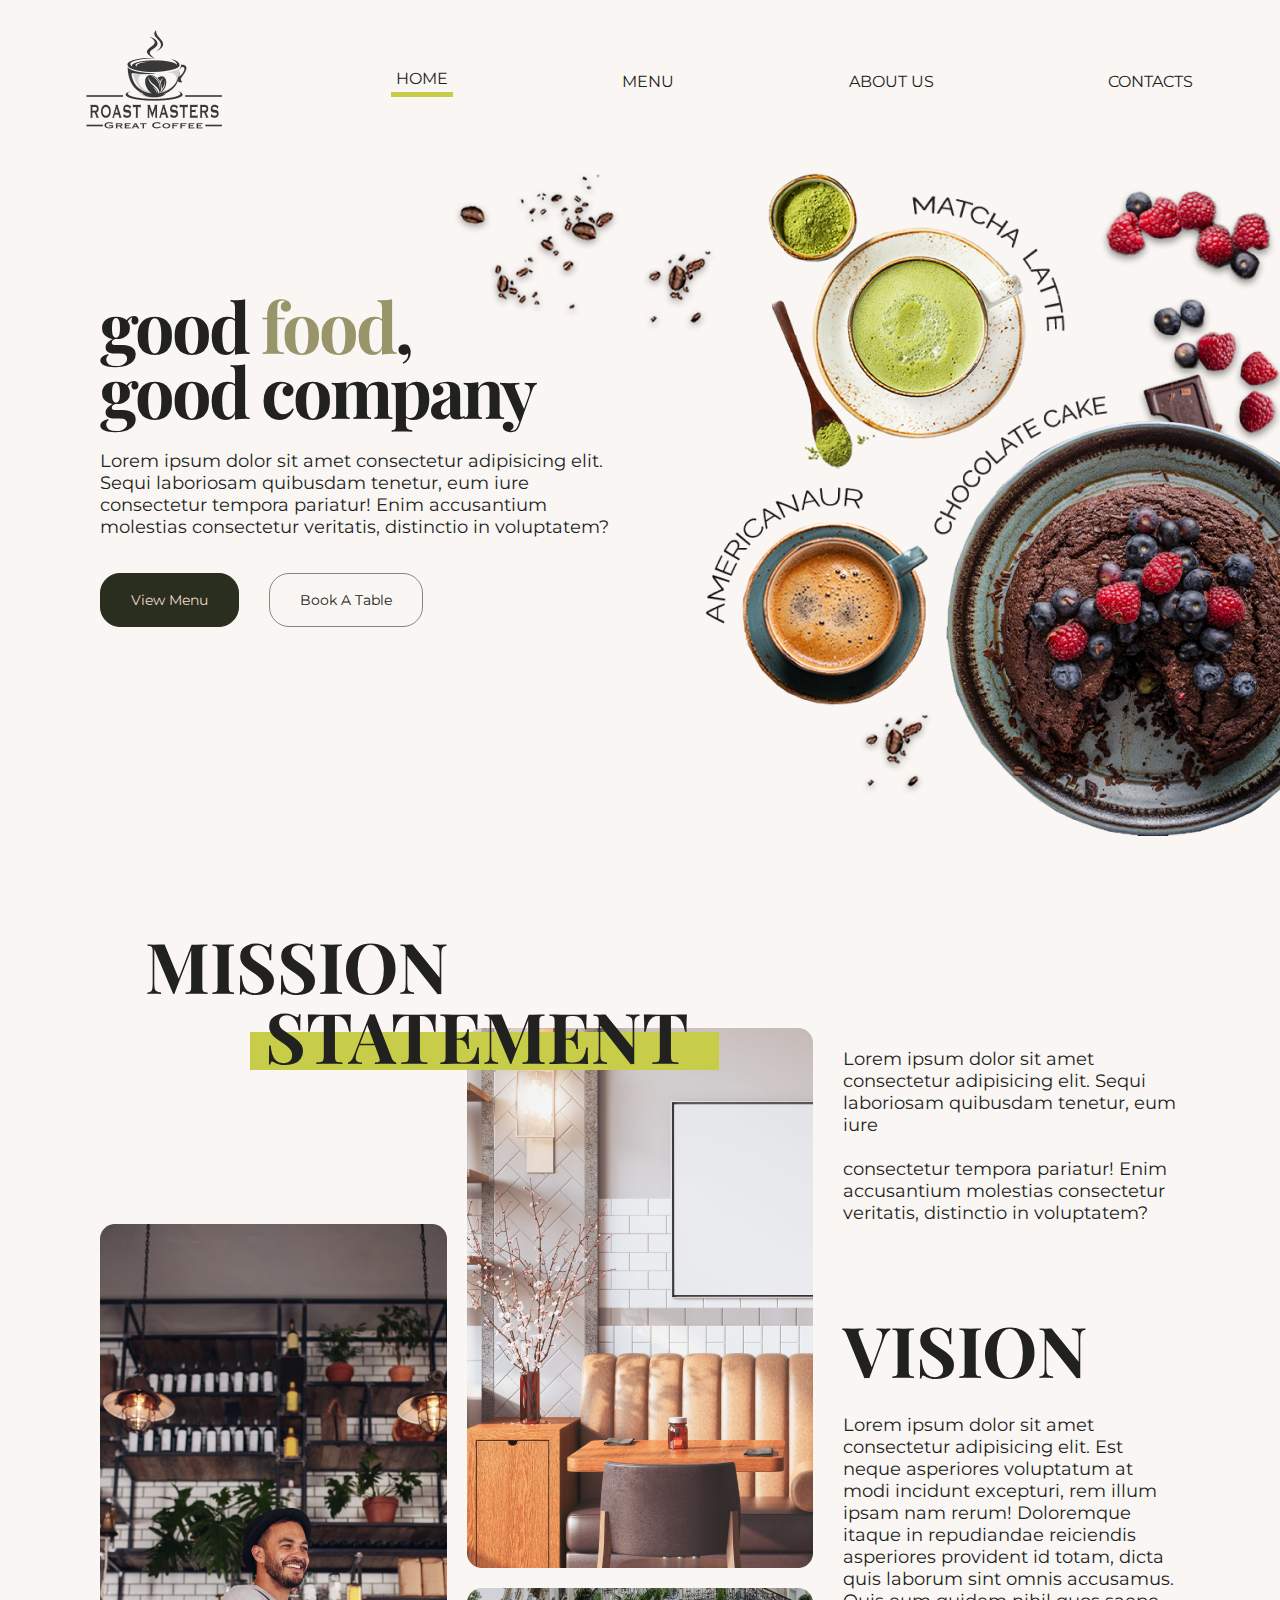
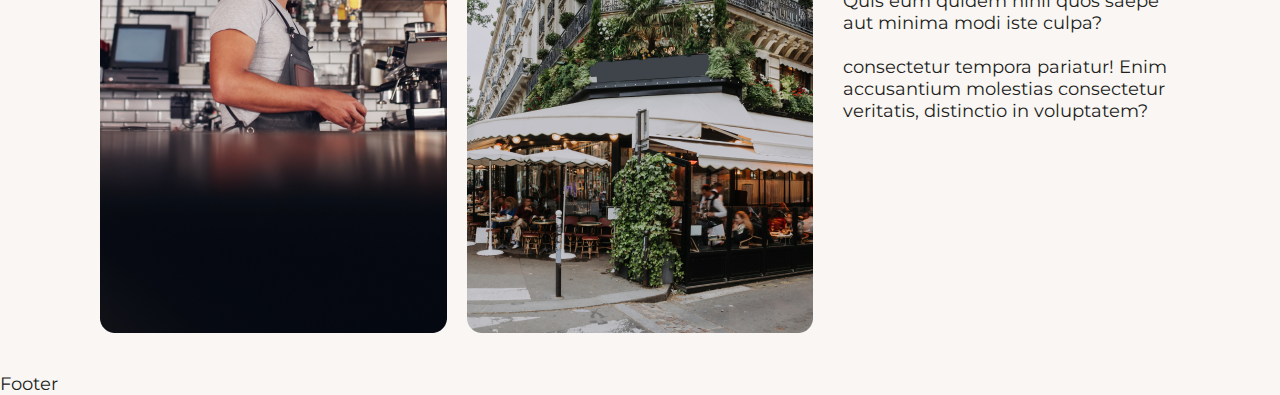
==== index.html @ 0f712261 "feature - nav bar" ====
<!DOCTYPE html>
<html lang="en">
<head>
    <meta charset="UTF-8">
    <meta http-equiv="X-UA-Compatible" content="IE=edge">
    <meta name="viewport" content="width=device-width, initial-scale=1.0">
    <!-- Google Fonts -->
    <link rel="preconnect" href="https://fonts.googleapis.com">
    <link rel="preconnect" href="https://fonts.gstatic.com" crossorigin>
    <link href="https://fonts.googleapis.com/css2?family=Montserrat:wght@200;400;600;700&family=Playfair+Display:wght@400;700&display=swap" rel="stylesheet">
    <!-- Styles -->
    <link rel="stylesheet" href="style.css">
    <link rel="shortcut icon" href="./assets/images/logo-white.png">
    <title>Roast Masters</title>
</head>
<body>
    <!-- Hedieh Start -->
    <div class="navBar">
            <img src="./assets/images/logo.png">
            <a class="homeLink" href="#">Home</a>
            <a class="menuLink" href="./pages/MenuPage/index.html">Menu</a>
            <a class="aboutusLink" href="">About Us</a>
            <a class="contactLink" href="./pages/ContactsPage/index.html">Contacts</a>
    </div>
    <!-- Hedieh End -->

    <!-- Lance Start -->
    <div class="landingSection">
        <div class="contentContainer">
            <h1>
                good <span>food</span>, <br>
                good company 
            </h1>
            <p>Lorem ipsum dolor sit amet consectetur adipisicing elit. Sequi laboriosam quibusdam tenetur, eum iure consectetur tempora pariatur! Enim accusantium molestias consectetur veritatis, distinctio in voluptatem?</p>
            <div class="buttonContainer">
                <button> View Menu </button>
                <button>  Book A Table </button>
            </div>
        </div>
        <img src="./assets/images/home-page/landingPage.png" alt="landing page featured products">
    </div>
    <div class="missionVision">
        <div class="leftContent">
            <h1>MISSION <br>
                <span class="statement">
                    STATEMENT 
                </span>
            </h1>
            <div class="statementBg"></div>
            <img src="./assets/images/home-page/00.png" alt="barista">
        </div>
        <div class="restaurantImgs">
            <img src="./assets/images/home-page/01.png" alt="interior view">
            <img src="./assets/images/home-page/02.png" alt="exterior view">
        </div>
        <div class="rightContent">
            <p> 
                Lorem ipsum dolor sit amet consectetur adipisicing elit. Sequi laboriosam quibusdam tenetur, eum iure <br><br>
                consectetur tempora pariatur! Enim accusantium molestias consectetur veritatis, distinctio in voluptatem?
            </p>
            <div class="visionContent">
                <h1>VISION</h1>
                <p>
                    Lorem ipsum dolor sit amet consectetur adipisicing elit. Est neque asperiores voluptatum at modi incidunt excepturi, rem illum ipsam nam rerum! Doloremque itaque in repudiandae reiciendis asperiores provident id totam, dicta quis laborum sint omnis accusamus. Quis eum quidem nihil quos saepe aut minima modi iste culpa? <br><br>
                    consectetur tempora pariatur! Enim accusantium molestias consectetur veritatis, distinctio in voluptatem?
                </p>
            </div>
        </div>
    </div>
    <!-- Lance End -->

    <!--  -->

    <!-- Alexander Start -->
    <div>
        Footer
    </div>
    <!-- Alexander End -->
</body>
</html>
---- style.css ----
@font-face {
    font-family: 'BonVivant Bold';
    src: url(./assets/fonts/BonVivantSerif-Bold.otf);
}
@font-face {
    font-family: 'BonVivant';
    src: url(./assets/fonts/BonVivantSerif.otf);
}

/* 
    font-family: 'BonVivant', sans-serif';
    font-family: 'Montserrat', sans-serif;
    font-family: 'Playfair Display', serif;
*/

body {
    font-family: 'Montserrat', sans-serif;
    font-weight: 400;
    font-size: 18px;
    background-color: #F9F6F3;
    color: #212220;
    margin: 0;
}

/* Lance's Styles */
/* landing page */
.landingSection {
    padding: 20px 0 45px 100px;
    display: flex;
    height: 90vh;
}

.contentContainer {
    padding-top: 120px;
    width: 45%;
}

.contentContainer h1 {
    font-family: 'Playfair Display', sans-serif;
    font-weight: 700;
    font-size: 70px;
    line-height: 65px;
    letter-spacing: -3px;
    margin: 0;
    margin-bottom: 27px;
}

.contentContainer h1 span {
    color: #98956A;
}

.contentContainer p {
    margin: 0;
}

.landingSection img {
    position: absolute;
    right: 0;
}

.buttonContainer {
    display: flex;
    margin-top: 35px;
}

.buttonContainer button {
    font-family: 'Montserrat', sans-serif;
    font-weight: 400;
    font-size: 14px;
    background: #292E1E;
    border: 1px solid #292E1E;
    border-radius: 20px;
    padding: 17px 30px;
    color: #E9D9C7;
    cursor: pointer;
    transition: background-color .5s;
}

.buttonContainer button:last-child {
    background: transparent;
    border: 1px solid #85877C;
    border-radius: 20px;
    color: #212220;
    margin-left: 30px;
}

.buttonContainer button:hover {
    background-color: #C8CD49;
    border-color: #C8CD49;
}

/* mission vision section */
.missionVision {
    padding: 0 100px 40px;
    display: flex;
}

.missionVision h1 {
    font-family: 'Playfair Display';
    font-weight: 700;
    font-size: 70px;
    line-height: 70px;
    text-transform: uppercase;
    color: #212220;
}

.leftContent {
    display: flex;
    flex-direction: column;
    justify-content: flex-end;
}

.leftContent h1 {
    margin: 0 0 30px;
    position: absolute;
    bottom: -200px;
    margin-left: 45px;
    z-index: 1;
}

.leftContent h1 span {
    margin-left: 120px;
}

.statementBg {
    position: absolute;
    width: 469px;
    height: 38px;
    margin-left: 150px;
    bottom: -170px;
    background: #C8CD49;
}

.restaurantImgs {
    display: flex;
    flex-direction: column;
    margin: 0 30px 0 20px;
}

.restaurantImgs img:first-child {
    margin-bottom: 20px;
}

.rightContent {
    padding-top: 20px;
}

.rightContent p {
    margin: 0;
}

.visionContent h1 {
    margin: 90px 0 30px;
}
/* Lance's Styles End */

/* Hedieh Style Start */
 .navBar {
        display: flex;
        width: 100%;
        align-items: center;
        padding: 30px 0 20px;
        font-family: 'Montserrat';
        font-style: normal;
        font-weight: 400;
        font-size: 16px;
        line-height: 20px;
        text-transform: uppercase;
        justify-content: space-around;

}

.navBar a {
    text-decoration: none;
    color: #212220;
    padding: 3px 5px;
}

.homeLink {
    border-bottom: 5px solid #C8CD49;
}
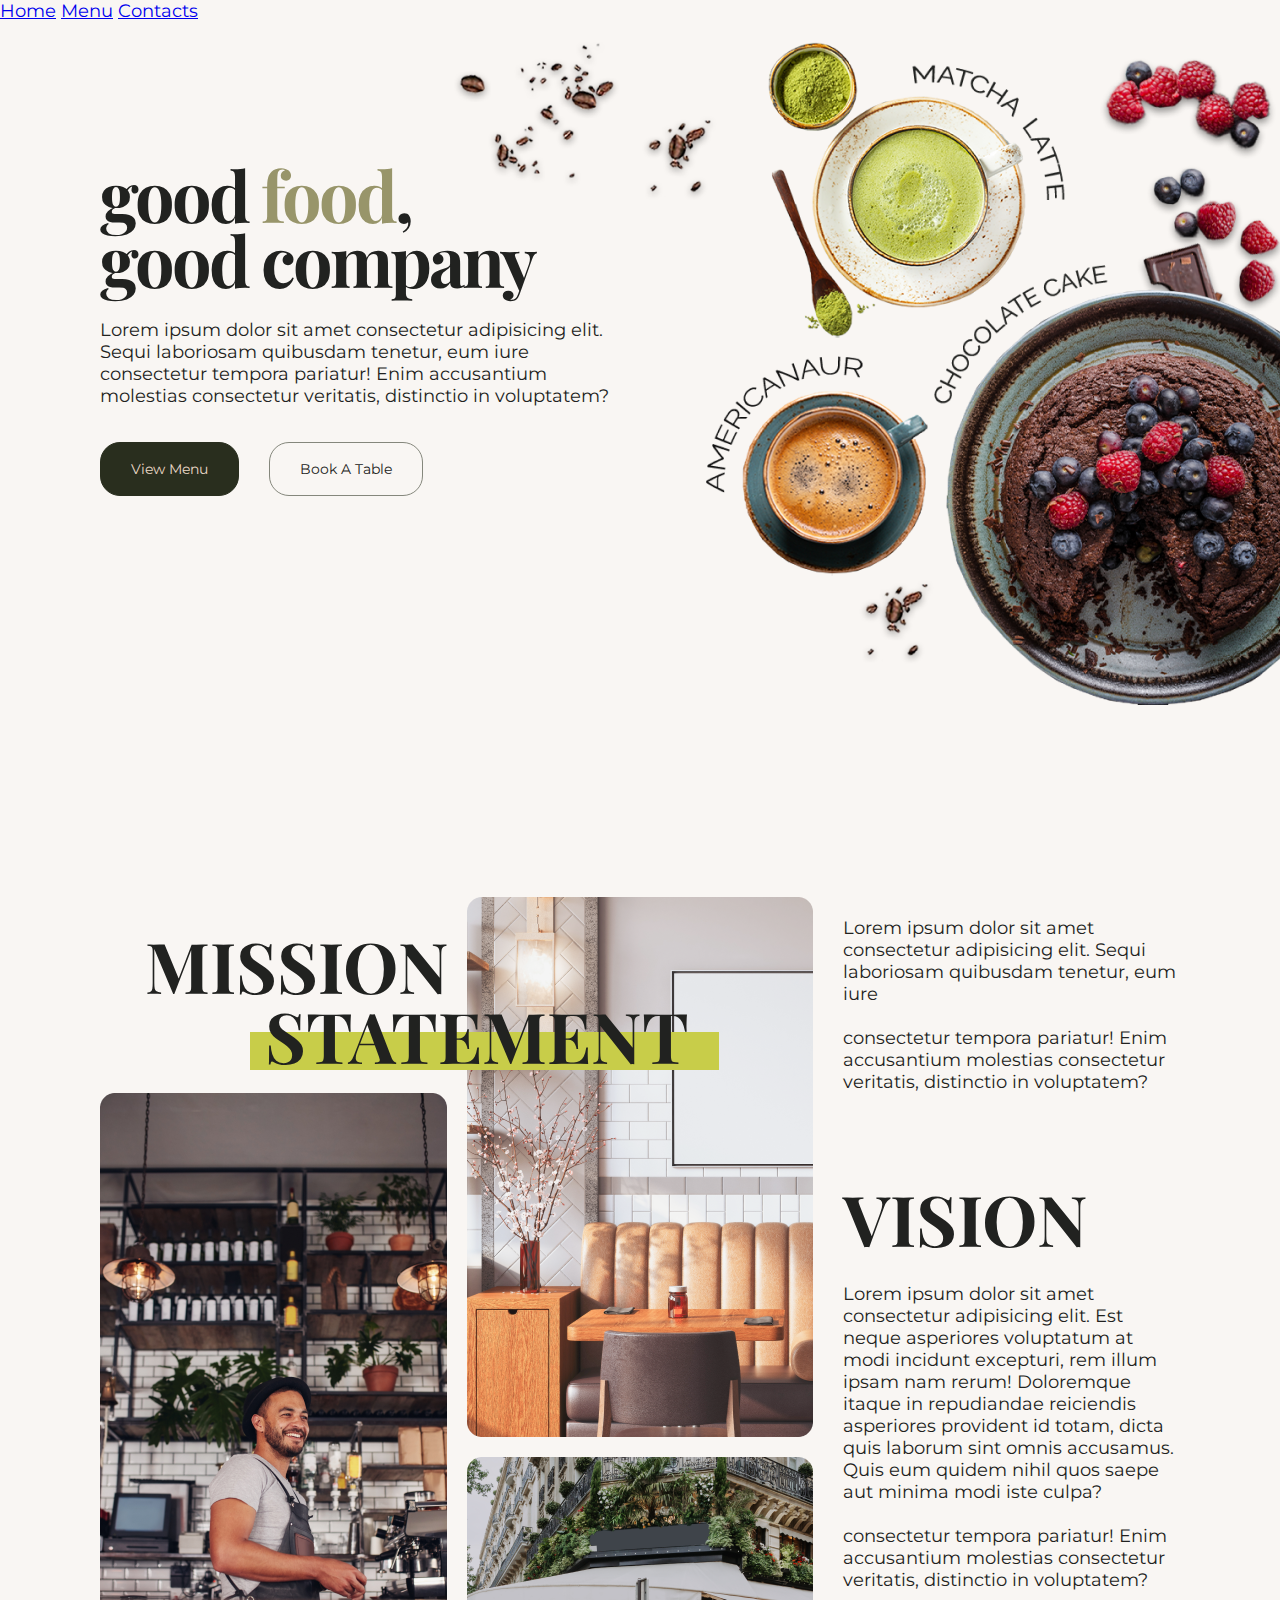
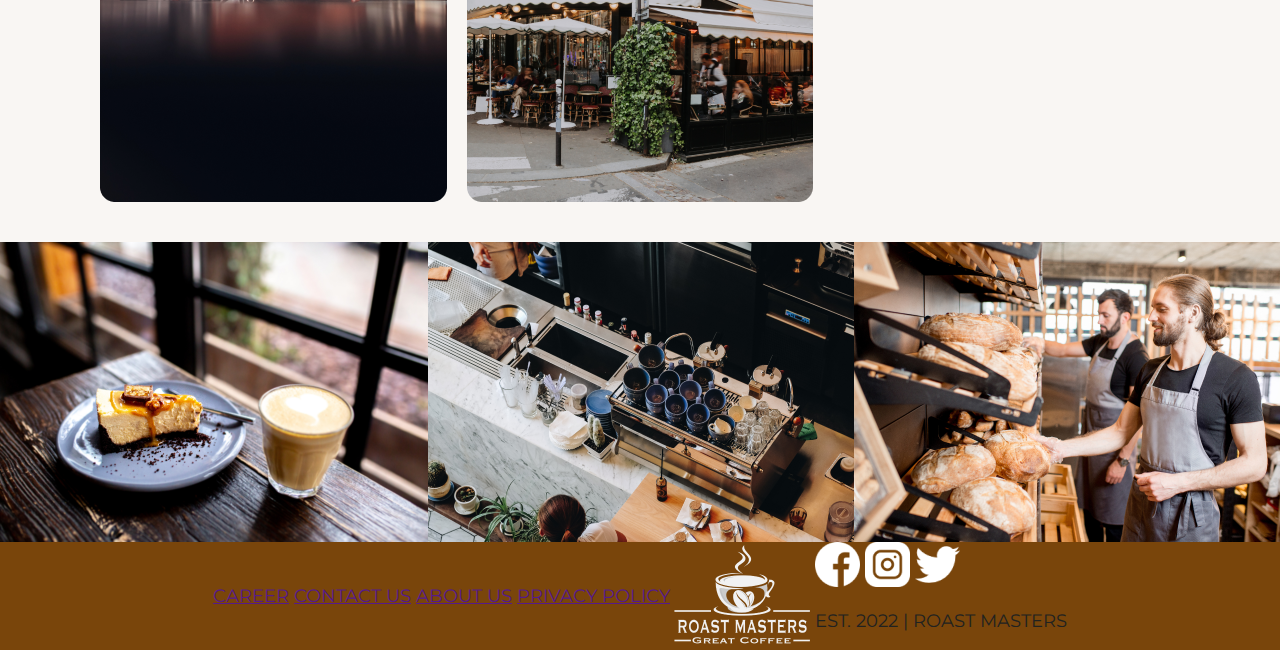
==== commit 60e01fa0: "initial commit footer" ====
--- a/index.html
+++ b/index.html
@@ -15,12 +15,10 @@
 </head>
 <body>
     <!-- Hedieh Start -->
-    <div class="navBar">
-            <img src="./assets/images/logo.png">
-            <a class="homeLink" href="#">Home</a>
-            <a class="menuLink" href="./pages/MenuPage/index.html">Menu</a>
-            <a class="aboutusLink" href="">About Us</a>
-            <a class="contactLink" href="./pages/ContactsPage/index.html">Contacts</a>
+    <div>
+        <a href="#">Home</a>
+        <a href="./pages/MenuPage/index.html">Menu</a>
+        <a href="./pages/ContactsPage/index.html">Contacts</a>
     </div>
     <!-- Hedieh End -->
 
@@ -73,7 +71,29 @@
 
     <!-- Alexander Start -->
     <div>
-        Footer
+        <div class="imageHolder">
+            <img src="./assets/images/home-page/footerimage1.png" alt="">
+            <img src="./assets/images/home-page/footerimage2.png" alt="">
+            <img src="./assets/images/home-page/footerimage3.png" alt="">
+        </div>
+
+        <div class="footerContent">
+            <div>
+                <a href="">CAREER</a>
+                <a href="">CONTACT US</a>
+                <a href="">ABOUT US</a>
+                <a href="">PRIVACY POLICY</a>
+            </div>
+            <img src="./assets/images/logo-white.png" alt="">
+            <div>
+                <div>
+                    <img src="./assets/images/home-page/facebookIcon.png" alt="">
+                    <img src="./assets/images/home-page/instagramIcon.png" alt="">
+                    <img src="./assets/images/home-page/twitterIcon.png" alt="">
+                </div>
+                <p>EST. 2022 | ROAST MASTERS</p>
+            </div>
+        </div>
     </div>
     <!-- Alexander End -->
 </body>
--- a/style.css
+++ b/style.css
@@ -154,32 +154,14 @@
 }
 /* Lance's Styles End */
 
-/* Hedieh Style Start */
- .navBar {
-        display: flex;
-        width: 100%;
-        align-items: center;
-        padding: 30px 0 20px;
-        font-family: 'Montserrat';
-        font-style: normal;
-        font-weight: 400;
-        font-size: 16px;
-        line-height: 20px;
-        text-transform: uppercase;
-        justify-content: space-around;
-
+/* Alex's style */
+.imageHolder {
+    display: flex;
 }
 
-.navBar a {
-    text-decoration: none;
-    color: #212220;
-    padding: 3px 5px;
+.footerContent {
+    background-color: #79450B;
+    display: flex;
+    justify-content: center;
+    align-items: center;
 }
-
-.homeLink {
-    border-bottom: 5px solid #C8CD49;
-}
- 
-
-
-    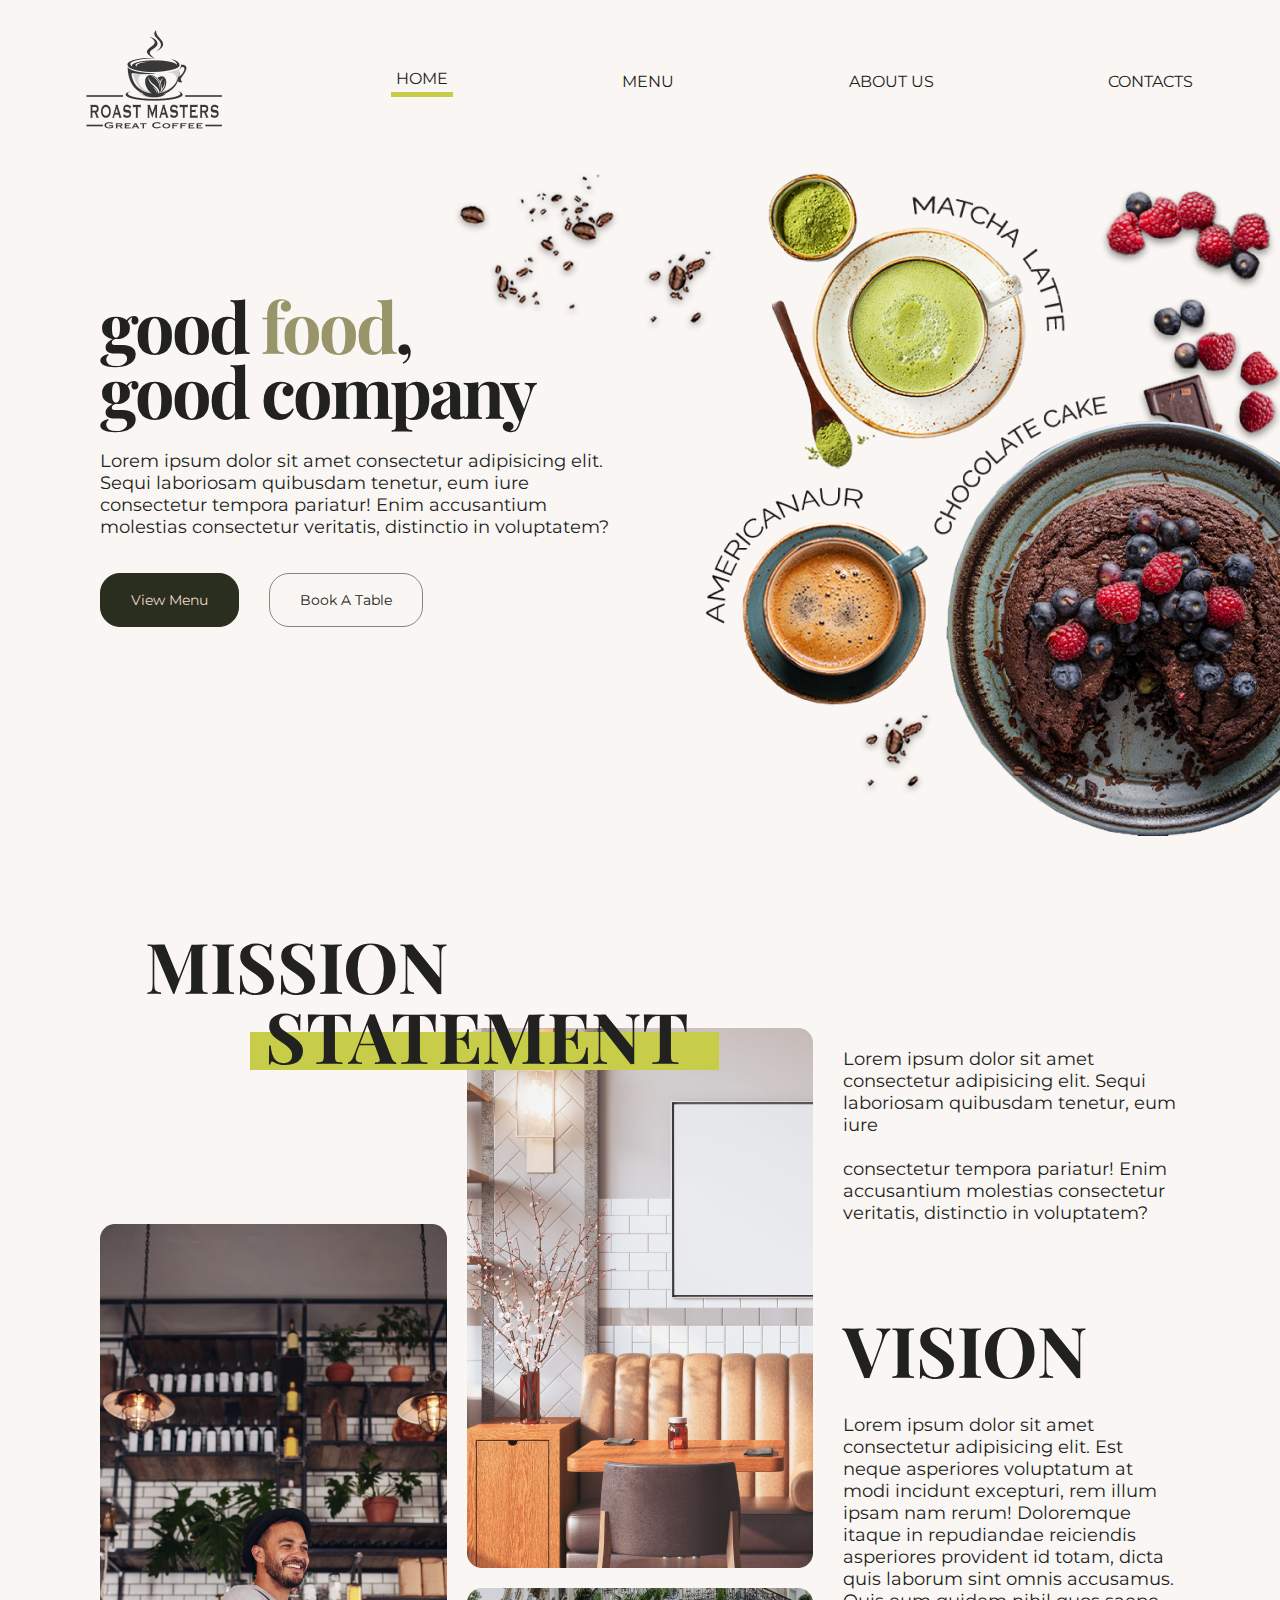
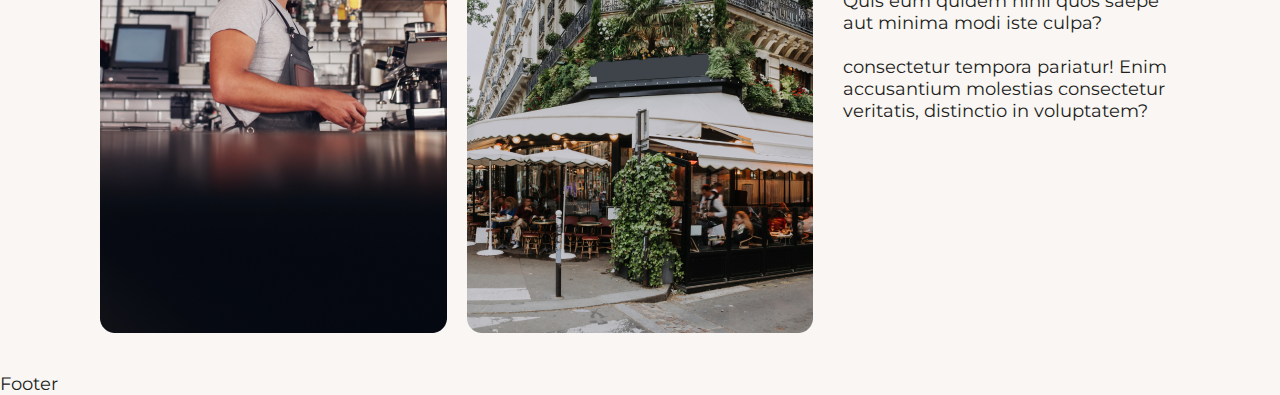
==== commit 66bbb764: "Merge pull request #3 from lance-malaga/example" ====
--- a/index.html
+++ b/index.html
@@ -15,10 +15,12 @@
 </head>
 <body>
     <!-- Hedieh Start -->
-    <div>
-        <a href="#">Home</a>
-        <a href="./pages/MenuPage/index.html">Menu</a>
-        <a href="./pages/ContactsPage/index.html">Contacts</a>
+    <div class="navBar">
+            <img src="./assets/images/logo.png">
+            <a class="homeLink" href="#">Home</a>
+            <a class="menuLink" href="./pages/MenuPage/index.html">Menu</a>
+            <a class="aboutusLink" href="">About Us</a>
+            <a class="contactLink" href="./pages/ContactsPage/index.html">Contacts</a>
     </div>
     <!-- Hedieh End -->
 
@@ -71,29 +73,7 @@
 
     <!-- Alexander Start -->
     <div>
-        <div class="imageHolder">
-            <img src="./assets/images/home-page/footerimage1.png" alt="">
-            <img src="./assets/images/home-page/footerimage2.png" alt="">
-            <img src="./assets/images/home-page/footerimage3.png" alt="">
-        </div>
-
-        <div class="footerContent">
-            <div>
-                <a href="">CAREER</a>
-                <a href="">CONTACT US</a>
-                <a href="">ABOUT US</a>
-                <a href="">PRIVACY POLICY</a>
-            </div>
-            <img src="./assets/images/logo-white.png" alt="">
-            <div>
-                <div>
-                    <img src="./assets/images/home-page/facebookIcon.png" alt="">
-                    <img src="./assets/images/home-page/instagramIcon.png" alt="">
-                    <img src="./assets/images/home-page/twitterIcon.png" alt="">
-                </div>
-                <p>EST. 2022 | ROAST MASTERS</p>
-            </div>
-        </div>
+        Footer
     </div>
     <!-- Alexander End -->
 </body>
--- a/style.css
+++ b/style.css
@@ -154,14 +154,32 @@
 }
 /* Lance's Styles End */
 
-/* Alex's style */
-.imageHolder {
-    display: flex;
+/* Hedieh Style Start */
+ .navBar {
+        display: flex;
+        width: 100%;
+        align-items: center;
+        padding: 30px 0 20px;
+        font-family: 'Montserrat';
+        font-style: normal;
+        font-weight: 400;
+        font-size: 16px;
+        line-height: 20px;
+        text-transform: uppercase;
+        justify-content: space-around;
+
 }
 
-.footerContent {
-    background-color: #79450B;
-    display: flex;
-    justify-content: center;
-    align-items: center;
+.navBar a {
+    text-decoration: none;
+    color: #212220;
+    padding: 3px 5px;
 }
+
+.homeLink {
+    border-bottom: 5px solid #C8CD49;
+}
+ 
+
+
+    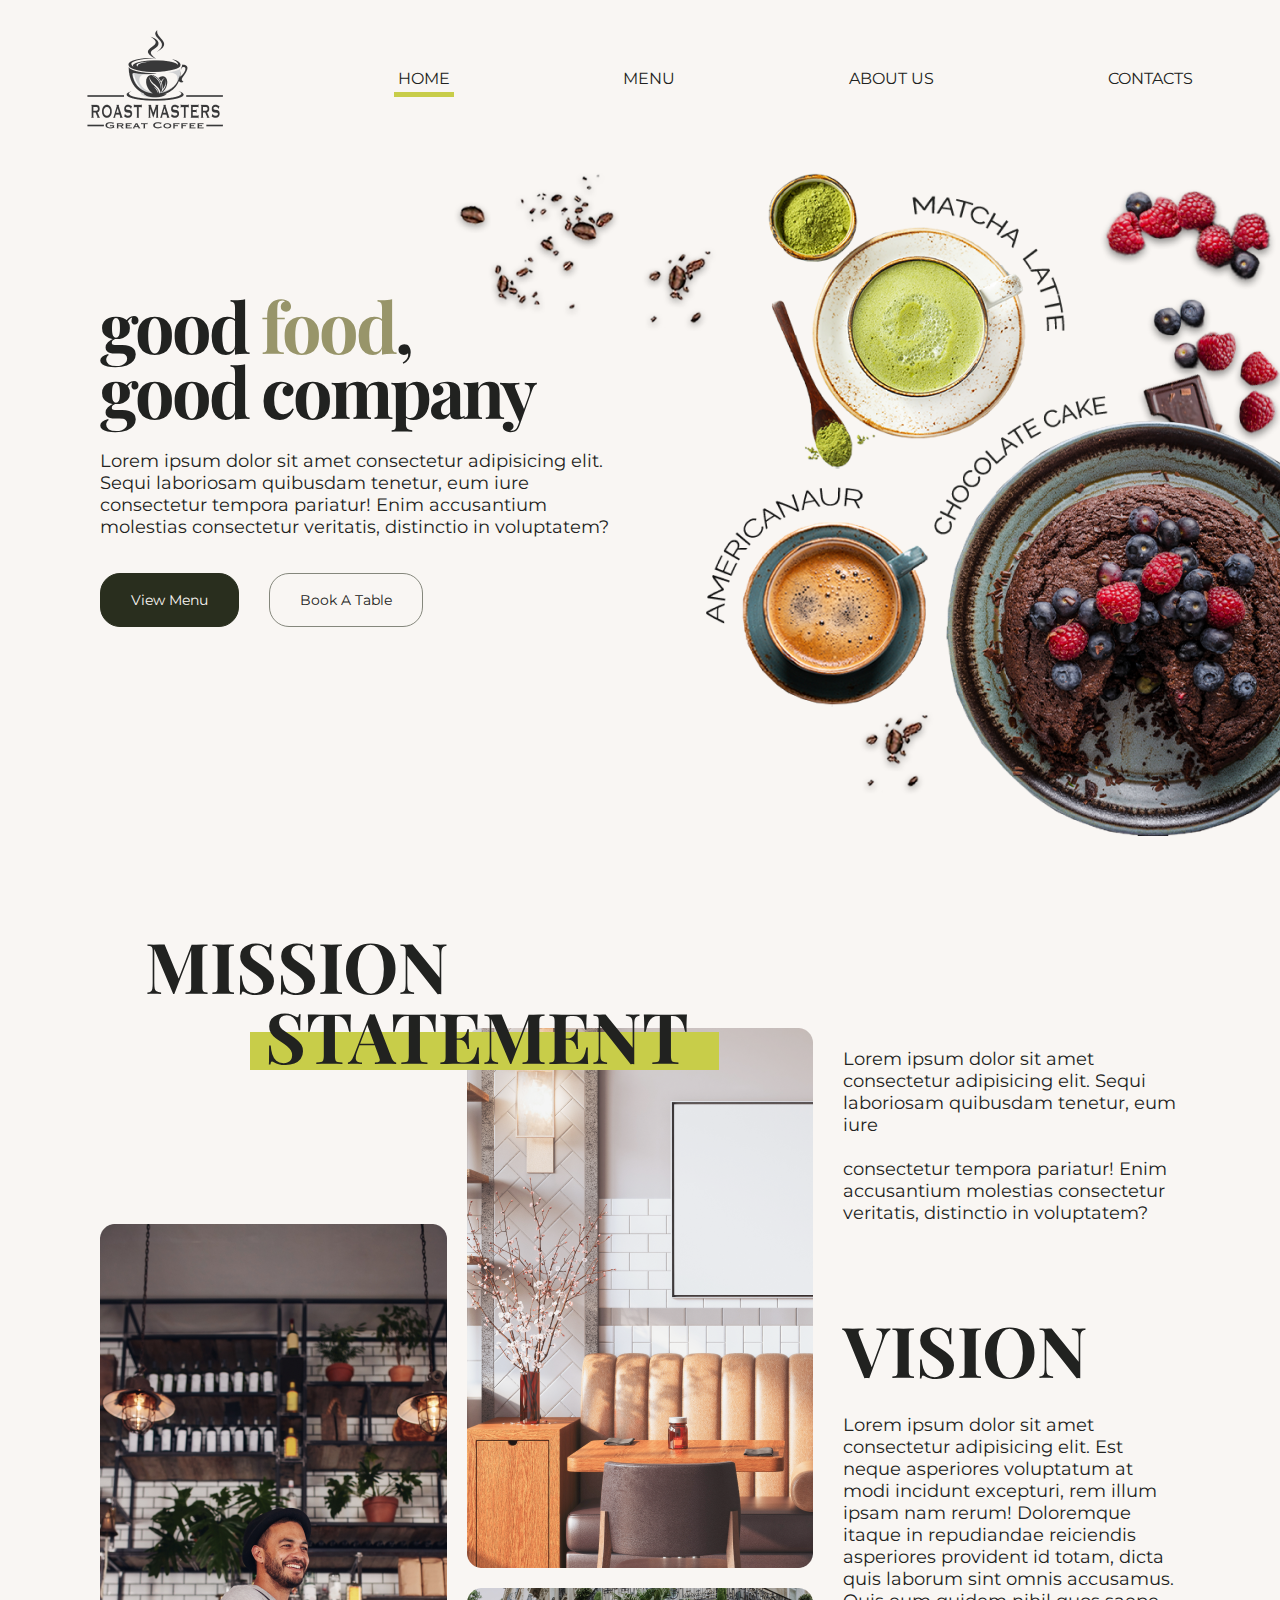
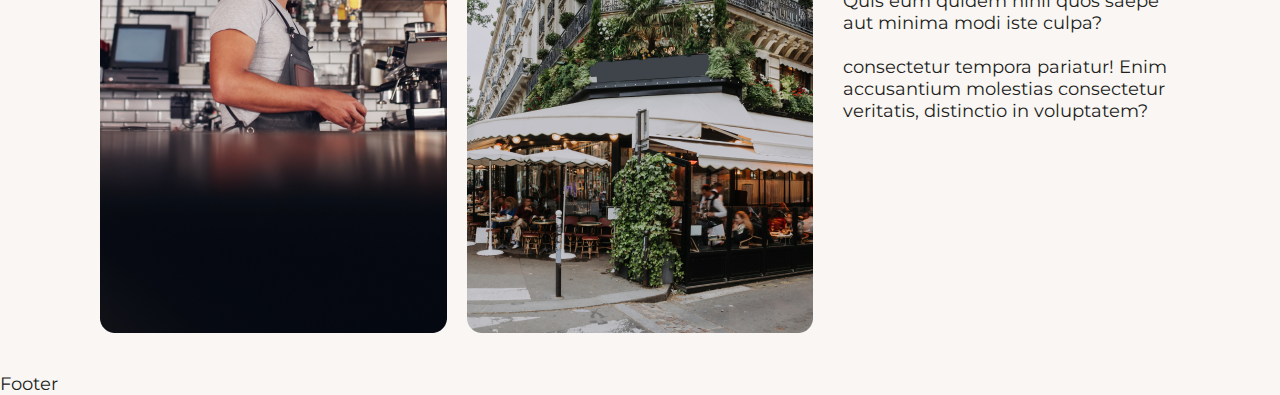
==== commit 203d5b59: "fix navbar alignment and add hover style" ====
--- a/index.html
+++ b/index.html
@@ -10,17 +10,18 @@
     <link href="https://fonts.googleapis.com/css2?family=Montserrat:wght@200;400;600;700&family=Playfair+Display:wght@400;700&display=swap" rel="stylesheet">
     <!-- Styles -->
     <link rel="stylesheet" href="style.css">
+     <!-- Title -->
     <link rel="shortcut icon" href="./assets/images/logo-white.png">
     <title>Roast Masters</title>
 </head>
 <body>
     <!-- Hedieh Start -->
     <div class="navBar">
-            <img src="./assets/images/logo.png">
-            <a class="homeLink" href="#">Home</a>
-            <a class="menuLink" href="./pages/MenuPage/index.html">Menu</a>
-            <a class="aboutusLink" href="">About Us</a>
-            <a class="contactLink" href="./pages/ContactsPage/index.html">Contacts</a>
+        <img src="./assets/images/logo.png">
+        <a class="homeLink" href="#">Home</a>
+        <a class="menuLink" href="./pages/MenuPage/index.html">Menu</a>
+        <a class="aboutusLink" href="">About Us</a>
+        <a class="contactLink" href="./pages/ContactsPage/index.html">Contacts</a>
     </div>
     <!-- Hedieh End -->
 
--- a/style.css
+++ b/style.css
@@ -71,7 +71,7 @@
     border: 1px solid #292E1E;
     border-radius: 20px;
     padding: 17px 30px;
-    color: #E9D9C7;
+    color: #F9F6F3;
     cursor: pointer;
     transition: background-color .5s;
 }
@@ -87,6 +87,7 @@
 .buttonContainer button:hover {
     background-color: #C8CD49;
     border-color: #C8CD49;
+    color: #212220;
 }
 
 /* mission vision section */
@@ -154,32 +155,34 @@
 }
 /* Lance's Styles End */
 
-/* Hedieh Style Start */
- .navBar {
-        display: flex;
-        width: 100%;
-        align-items: center;
-        padding: 30px 0 20px;
-        font-family: 'Montserrat';
-        font-style: normal;
-        font-weight: 400;
-        font-size: 16px;
-        line-height: 20px;
-        text-transform: uppercase;
-        justify-content: space-around;
-
+/* Hedieh's Styles Start */
+.navBar {
+    display: flex;
+    width: 100%;
+    align-items: center;
+    padding: 30px 0 20px;
+    font-family: 'Montserrat';
+    font-style: normal;
+    font-weight: 400;
+    font-size: 16px;
+    line-height: 20px;
+    text-transform: uppercase;
+    justify-content: space-around;
 }
 
 .navBar a {
     text-decoration: none;
     color: #212220;
-    padding: 3px 5px;
+    padding: 3px 4px;
+    transition: color .3s;
+    border-bottom: 5px solid transparent;
+}
+
+.navBar a:hover {
+    color: #a6ac3b;
 }
 
 .homeLink {
-    border-bottom: 5px solid #C8CD49;
+    border-bottom: 5px solid #C8CD49 !important;
 }
- 
-
-
-    +/* Hedieh's Styles End */ 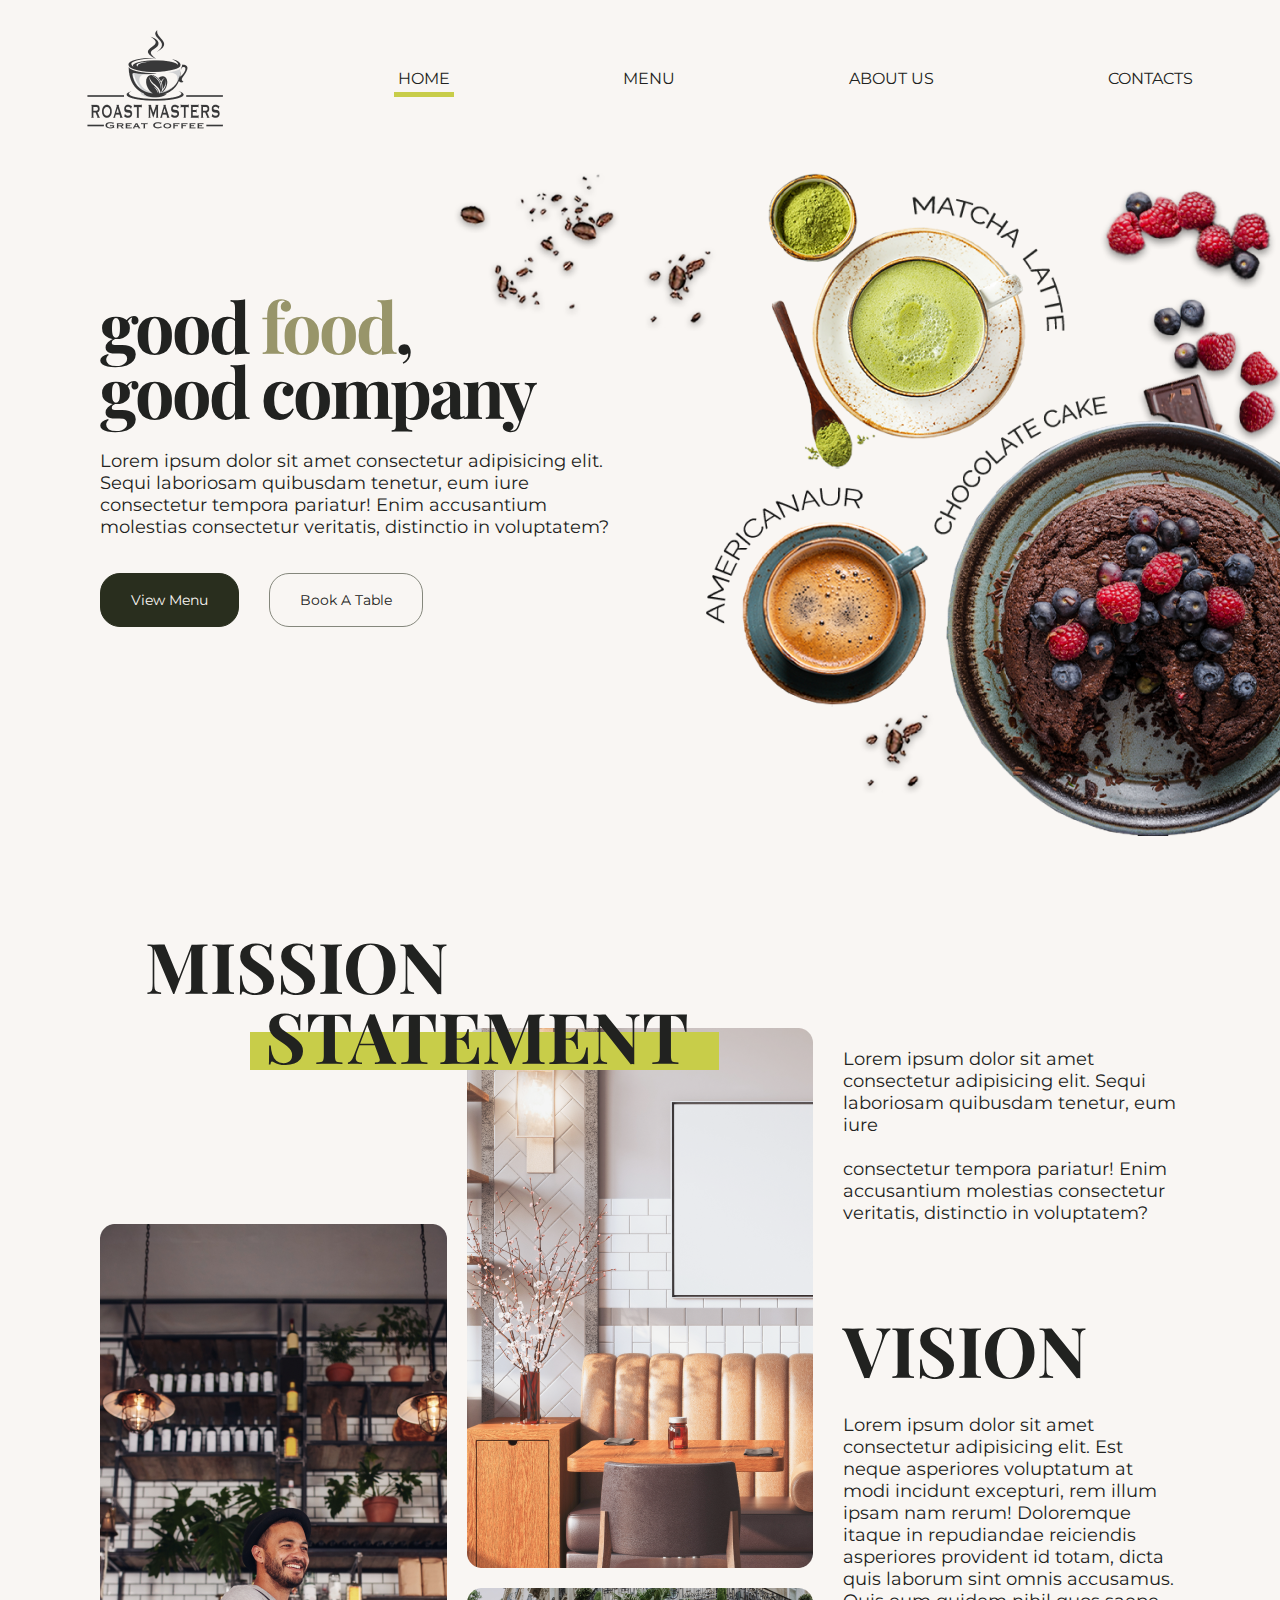
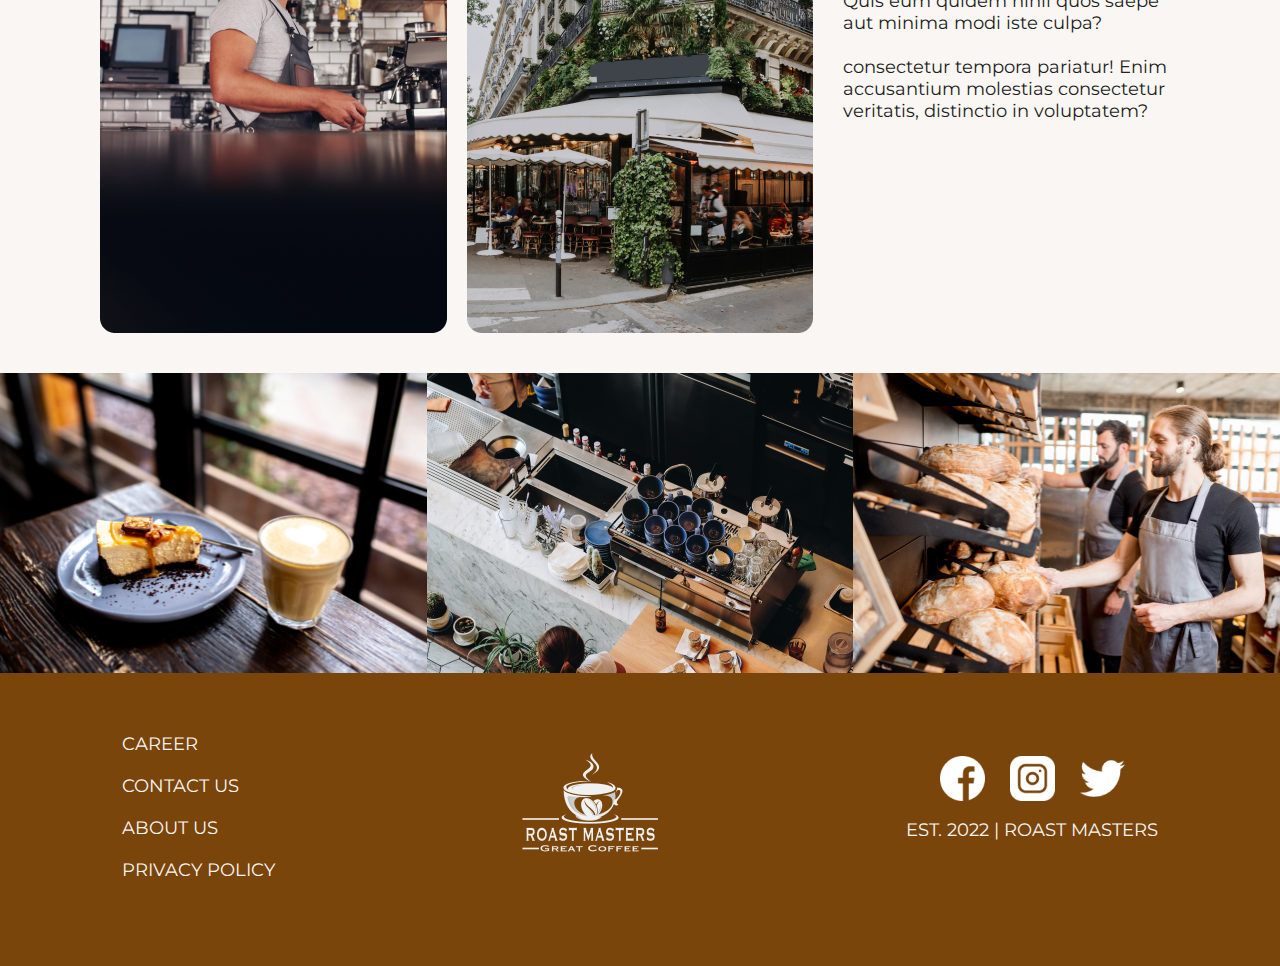
==== commit 8cc62fe6: "update footer and add to other pages" ====
--- a/index.html
+++ b/index.html
@@ -17,7 +17,7 @@
 <body>
     <!-- Hedieh Start -->
     <div class="navBar">
-        <img src="./assets/images/logo.png">
+        <img id="logoNavBar" src="./assets/images/logo.png" alt="roast masters logo">
         <a class="homeLink" href="#">Home</a>
         <a class="menuLink" href="./pages/MenuPage/index.html">Menu</a>
         <a class="aboutusLink" href="">About Us</a>
@@ -73,8 +73,30 @@
     <!--  -->
 
     <!-- Alexander Start -->
-    <div>
-        Footer
+    <div class="imageHolder">
+        <img src="./assets/images/home-page/footerimage1.png" alt="cake and coffee">
+        <img src="./assets/images/home-page/footerimage2.png" alt="interior top view">
+        <img src="./assets/images/home-page/footerimage3.png" alt="cafe workers">
+    </div>
+
+    <div class="footerContent">
+        <div class="linkContainer">
+            <a href="">CAREER</a>
+            <a href="">CONTACT US</a>
+            <a href="">ABOUT US</a>
+            <a href="">PRIVACY POLICY</a>
+        </div>
+        <a href="#logoNavBar">
+            <img src="./assets/images/logo-white.png" alt="roast masters logo">
+        </a>
+        <div class="socialsContainer">
+            <div class="socialIcons">
+                <img src="./assets/images/home-page/facebookIcon.png" alt="facebook icon">
+                <img src="./assets/images/home-page/instagramIcon.png" alt="instagram icon">
+                <img src="./assets/images/home-page/twitterIcon.png" alt="twitter icon">
+            </div>
+            <p>EST. 2022 | ROAST MASTERS</p>
+        </div>
     </div>
     <!-- Alexander End -->
 </body>
--- a/style.css
+++ b/style.css
@@ -12,6 +12,10 @@
     font-family: 'Montserrat', sans-serif;
     font-family: 'Playfair Display', serif;
 */
+
+html {
+    scroll-behavior: smooth;
+}
 
 body {
     font-family: 'Montserrat', sans-serif;
@@ -185,4 +189,63 @@
 .homeLink {
     border-bottom: 5px solid #C8CD49 !important;
 }
-/* Hedieh's Styles End */ +/* Hedieh's Styles End */ 
+
+/* Alex's Styles Start */
+.imageHolder {
+    display: flex;
+    justify-content: center;
+}
+
+.imageHolder img {
+    width: 33.33%;
+}
+
+/* footer */
+.footerContent {
+    background-color: #79450B;
+    display: flex;
+    justify-content: space-around;
+    align-items: center;
+    padding: 60px 0 85px;
+    color: #F9F6F3;
+}
+
+.footerContent img:first-child {
+    cursor: pointer;
+}
+
+.linkContainer {
+    display: flex;
+    flex-direction: column;
+}
+
+.linkContainer a {
+    text-decoration: none;
+    color: #F9F6F3;
+    cursor: pointer;
+    transition: color .3s;
+    padding-bottom: 20px;
+}
+
+.linkContainer a:hover {
+    color: #a6ac3b;
+}
+
+.linkContainer a:last-child {
+    padding: 0;
+}
+
+.socialIcons {
+    display: flex;
+    justify-content: center;
+}
+
+.socialIcons img {
+    cursor: pointer;
+}
+
+.socialIcons img:nth-child(2) {
+    padding: 0 25px;
+}
+/* Alex's Styles End */
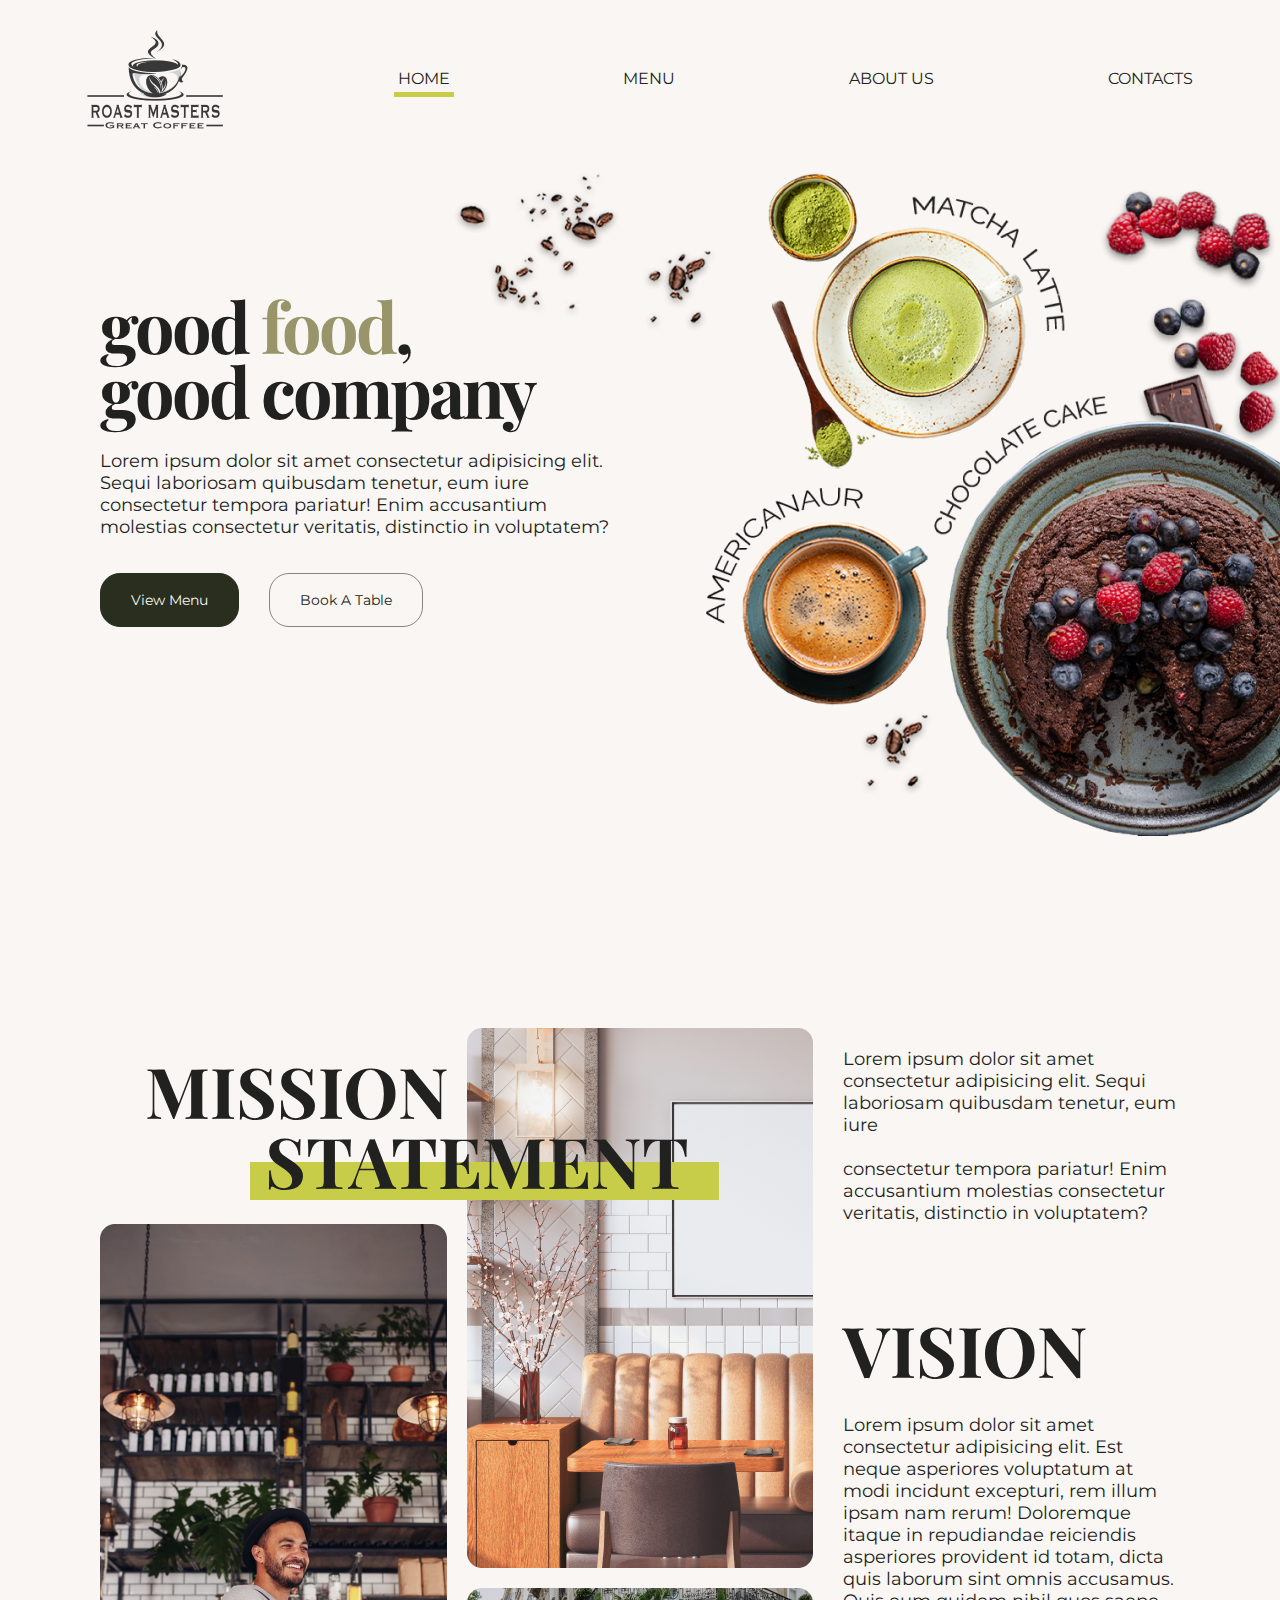
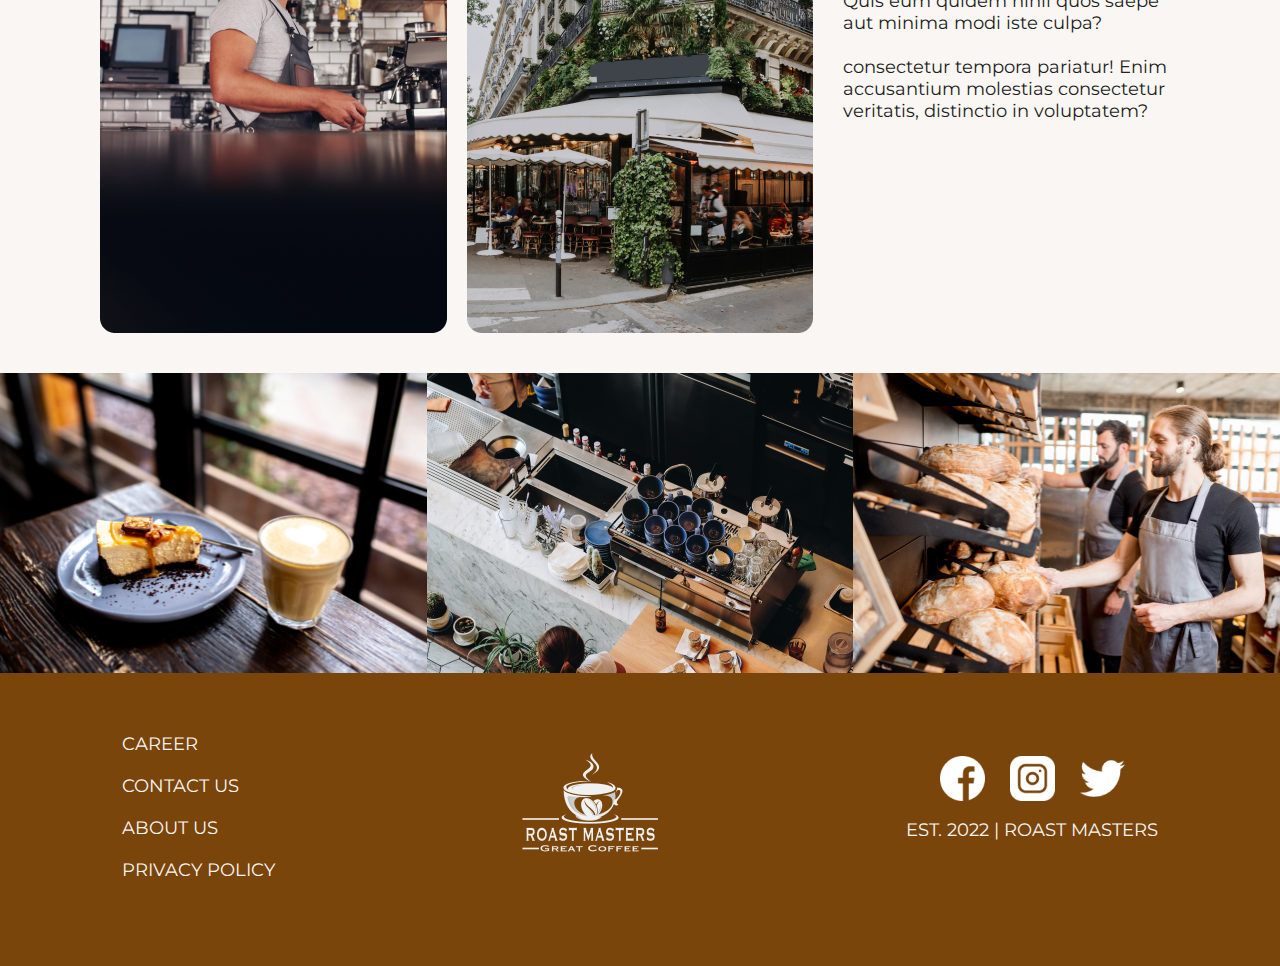
==== commit 782cde40: "create about us files" ====
--- a/index.html
+++ b/index.html
@@ -16,11 +16,11 @@
 </head>
 <body>
     <!-- Hedieh Start -->
-    <div class="navBar">
-        <img id="logoNavBar" src="./assets/images/logo.png" alt="roast masters logo">
-        <a class="homeLink" href="#">Home</a>
+    <div class="navBar" id="navBar">
+        <img src="./assets/images/logo.png" alt="roast masters logo">
+        <a class="homeLink" href="">Home</a>
         <a class="menuLink" href="./pages/MenuPage/index.html">Menu</a>
-        <a class="aboutusLink" href="">About Us</a>
+        <a class="aboutusLink" href="./pages/AboutUsPage/index.html">About Us</a>
         <a class="contactLink" href="./pages/ContactsPage/index.html">Contacts</a>
     </div>
     <!-- Hedieh End -->
@@ -34,7 +34,11 @@
             </h1>
             <p>Lorem ipsum dolor sit amet consectetur adipisicing elit. Sequi laboriosam quibusdam tenetur, eum iure consectetur tempora pariatur! Enim accusantium molestias consectetur veritatis, distinctio in voluptatem?</p>
             <div class="buttonContainer">
-                <button> View Menu </button>
+                <a href="./pages/MenuPage/index.html">
+                    <!-- <button>  -->
+                        View Menu
+                    <!-- </button> -->
+                </a>
                 <button>  Book A Table </button>
             </div>
         </div>
@@ -86,7 +90,7 @@
             <a href="">ABOUT US</a>
             <a href="">PRIVACY POLICY</a>
         </div>
-        <a href="#logoNavBar">
+        <a href="#navBar">
             <img src="./assets/images/logo-white.png" alt="roast masters logo">
         </a>
         <div class="socialsContainer">
--- a/style.css
+++ b/style.css
@@ -67,7 +67,8 @@
     margin-top: 35px;
 }
 
-.buttonContainer button {
+.buttonContainer button,
+.buttonContainer a {
     font-family: 'Montserrat', sans-serif;
     font-weight: 400;
     font-size: 14px;
@@ -78,6 +79,7 @@
     color: #F9F6F3;
     cursor: pointer;
     transition: background-color .5s;
+    text-decoration: none;
 }
 
 .buttonContainer button:last-child {
@@ -88,7 +90,8 @@
     margin-left: 30px;
 }
 
-.buttonContainer button:hover {
+.buttonContainer button:hover,
+.buttonContainer a:hover {
     background-color: #C8CD49;
     border-color: #C8CD49;
     color: #212220;
@@ -118,7 +121,7 @@
 .leftContent h1 {
     margin: 0 0 30px;
     position: absolute;
-    bottom: -200px;
+    bottom: -325px;
     margin-left: 45px;
     z-index: 1;
 }
@@ -132,7 +135,7 @@
     width: 469px;
     height: 38px;
     margin-left: 150px;
-    bottom: -170px;
+    bottom: -300px;
     background: #C8CD49;
 }
 
